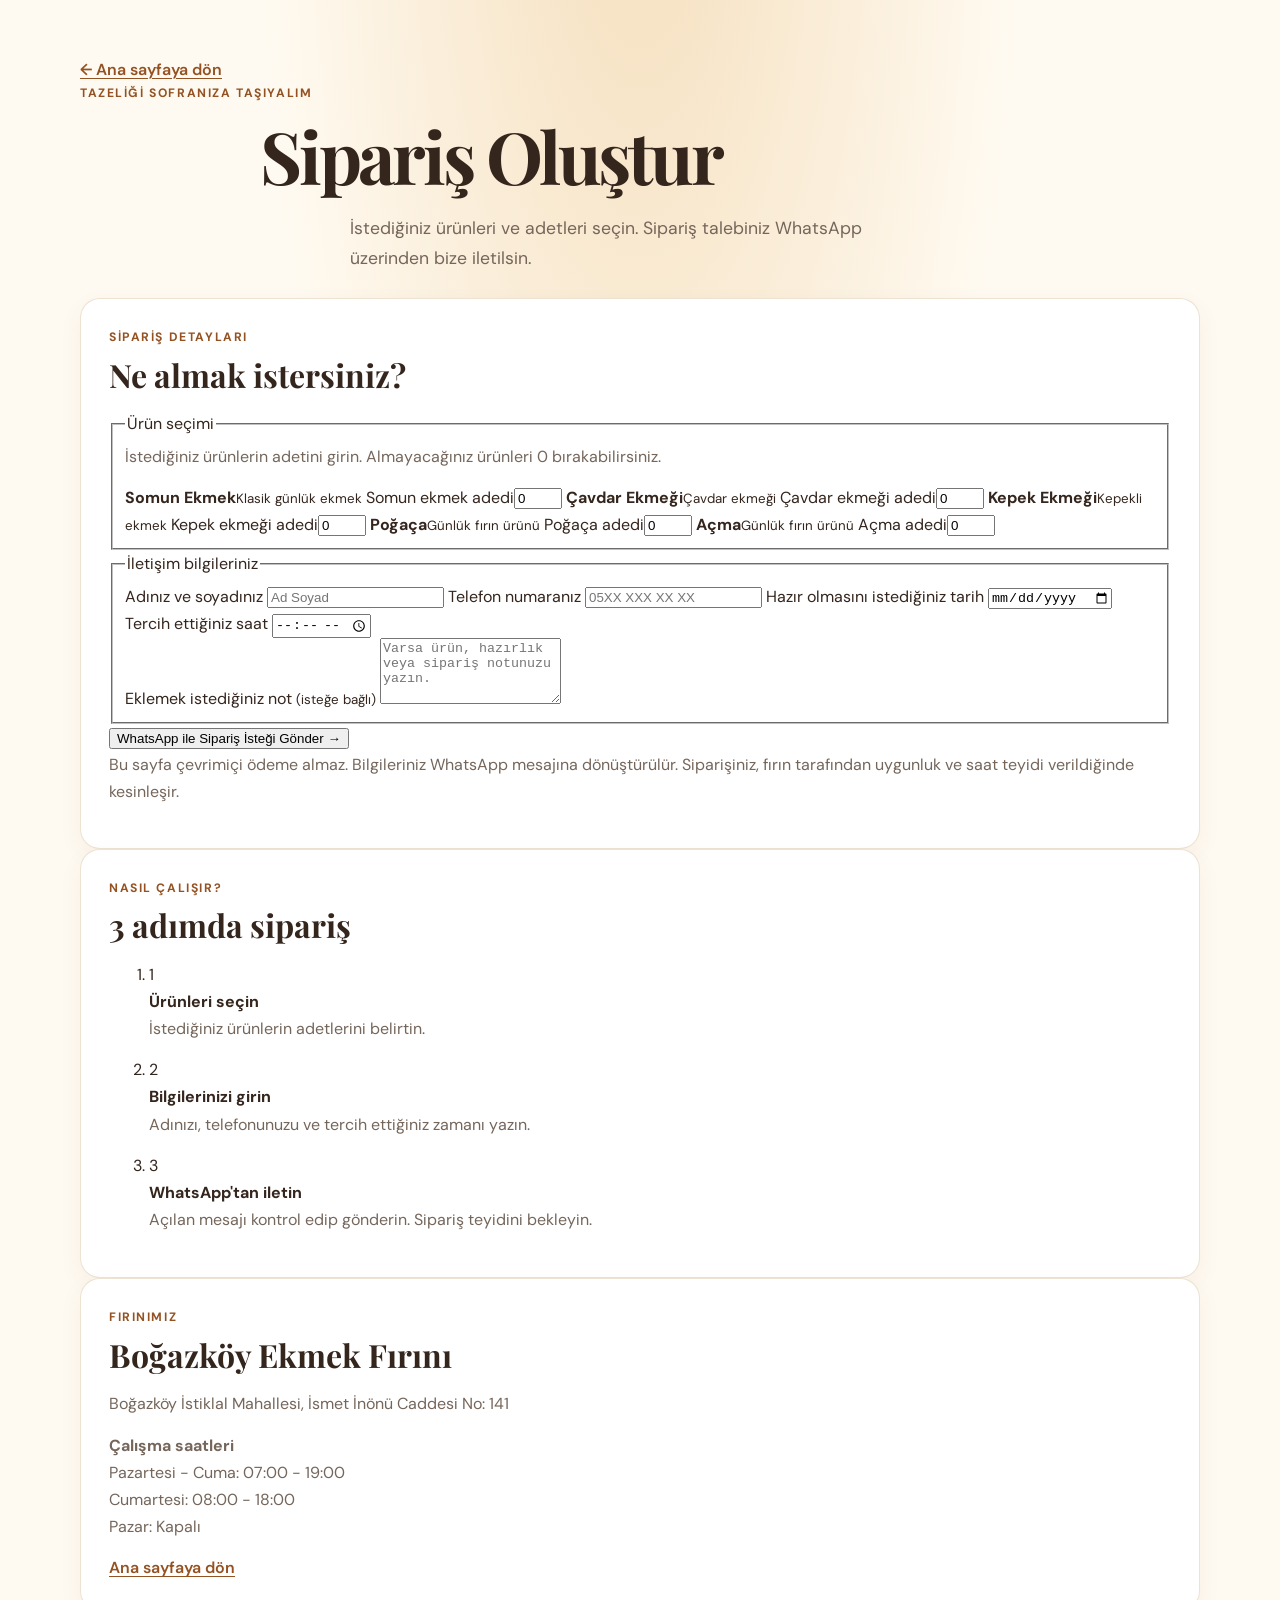
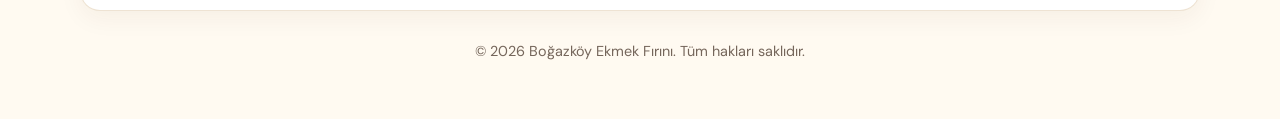
==== siparis.html @ 8bd51cbd "Add files via upload" ====
<!DOCTYPE html>
<html lang="tr">
<head>
    <meta charset="UTF-8">
    <meta name="viewport" content="width=device-width, initial-scale=1.0">
    <meta name="description" content="Boğazköy Ekmek Fırını için sipariş talebinizi oluşturun.">
    <meta name="theme-color" content="#fffaf1">
    <title>Sipariş Ver | Boğazköy Ekmek Fırını</title>
    <link rel="preconnect" href="https://fonts.googleapis.com">
    <link rel="preconnect" href="https://fonts.gstatic.com" crossorigin>
    <link href="https://fonts.googleapis.com/css2?family=DM+Sans:wght@400;500;600;700&family=Playfair+Display:wght@600;700&display=swap" rel="stylesheet">
    <link rel="stylesheet" href="styles.css">
</head>
<body>
    <a class="skip-link" href="#main-content">İçeriğe geç</a>

    <div class="site-shell">
        <header class="page-hero">
            <a class="back-link" href="index.html">← Ana sayfaya dön</a>
            <p class="hero-label">Tazeliği sofranıza taşıyalım</p>
            <h1>Sipariş Oluştur</h1>
            <p class="hero-intro">İstediğiniz ürünleri ve adetleri seçin. Sipariş talebiniz WhatsApp üzerinden bize iletilsin.</p>
        </header>

        <main id="main-content" class="order-layout">
            <section class="card order-form-card">
                <p class="section-kicker">Sipariş detayları</p>
                <h2>Ne almak istersiniz?</h2>

                <form id="orderForm" class="order-form">
                    <fieldset class="product-fieldset">
                        <legend>Ürün seçimi</legend>
                        <p class="form-help">İstediğiniz ürünlerin adetini girin. Almayacağınız ürünleri 0 bırakabilirsiniz.</p>

                        <div class="product-list">
                            <label class="product-row" for="somun">
                                <span><strong>Somun Ekmek</strong><small>Klasik günlük ekmek</small></span>
                                <span class="quantity-control"><span class="sr-only">Somun ekmek adedi</span><input id="somun" name="Somun Ekmek" type="number" min="0" max="99" value="0" inputmode="numeric"></span>
                            </label>
                            <label class="product-row" for="cavdar">
                                <span><strong>Çavdar Ekmeği</strong><small>Çavdar ekmeği</small></span>
                                <span class="quantity-control"><span class="sr-only">Çavdar ekmeği adedi</span><input id="cavdar" name="Çavdar Ekmeği" type="number" min="0" max="99" value="0" inputmode="numeric"></span>
                            </label>
                            <label class="product-row" for="kepek">
                                <span><strong>Kepek Ekmeği</strong><small>Kepekli ekmek</small></span>
                                <span class="quantity-control"><span class="sr-only">Kepek ekmeği adedi</span><input id="kepek" name="Kepek Ekmeği" type="number" min="0" max="99" value="0" inputmode="numeric"></span>
                            </label>
                            <label class="product-row" for="pogaca">
                                <span><strong>Poğaça</strong><small>Günlük fırın ürünü</small></span>
                                <span class="quantity-control"><span class="sr-only">Poğaça adedi</span><input id="pogaca" name="Poğaça" type="number" min="0" max="99" value="0" inputmode="numeric"></span>
                            </label>
                            <label class="product-row" for="acma">
                                <span><strong>Açma</strong><small>Günlük fırın ürünü</small></span>
                                <span class="quantity-control"><span class="sr-only">Açma adedi</span><input id="acma" name="Açma" type="number" min="0" max="99" value="0" inputmode="numeric"></span>
                            </label>
                        </div>
                    </fieldset>

                    <fieldset class="customer-fieldset">
                        <legend>İletişim bilgileriniz</legend>
                        <div class="form-grid">
                            <label class="field" for="customerName">
                                <span>Adınız ve soyadınız</span>
                                <input id="customerName" name="customerName" type="text" autocomplete="name" placeholder="Ad Soyad" required maxlength="80">
                            </label>
                            <label class="field" for="customerPhone">
                                <span>Telefon numaranız</span>
                                <input id="customerPhone" name="customerPhone" type="tel" autocomplete="tel" placeholder="05XX XXX XX XX" required maxlength="20">
                            </label>
                            <label class="field" for="pickupDate">
                                <span>Hazır olmasını istediğiniz tarih</span>
                                <input id="pickupDate" name="pickupDate" type="date" required>
                            </label>
                            <label class="field" for="pickupTime">
                                <span>Tercih ettiğiniz saat</span>
                                <input id="pickupTime" name="pickupTime" type="time" required>
                            </label>
                        </div>
                        <label class="field note-field" for="orderNote">
                            <span>Eklemek istediğiniz not <small>(isteğe bağlı)</small></span>
                            <textarea id="orderNote" name="orderNote" rows="4" maxlength="500" placeholder="Varsa ürün, hazırlık veya sipariş notunuzu yazın."></textarea>
                        </label>
                    </fieldset>

                    <button class="submit-order-button" type="submit">WhatsApp ile Sipariş İsteği Gönder <span aria-hidden="true">→</span></button>
                    <p class="form-disclaimer">Bu sayfa çevrimiçi ödeme almaz. Bilgileriniz WhatsApp mesajına dönüştürülür. Siparişiniz, fırın tarafından uygunluk ve saat teyidi verildiğinde kesinleşir.</p>
                </form>
            </section>

            <aside class="order-sidebar">
                <section class="card sidebar-card">
                    <p class="section-kicker">Nasıl çalışır?</p>
                    <h2>3 adımda sipariş</h2>
                    <ol class="steps-list">
                        <li><span>1</span><div><strong>Ürünleri seçin</strong><p>İstediğiniz ürünlerin adetlerini belirtin.</p></div></li>
                        <li><span>2</span><div><strong>Bilgilerinizi girin</strong><p>Adınızı, telefonunuzu ve tercih ettiğiniz zamanı yazın.</p></div></li>
                        <li><span>3</span><div><strong>WhatsApp'tan iletin</strong><p>Açılan mesajı kontrol edip gönderin. Sipariş teyidini bekleyin.</p></div></li>
                    </ol>
                </section>

                <section class="card sidebar-card address-card">
                    <p class="section-kicker">Fırınımız</p>
                    <h2>Boğazköy Ekmek Fırını</h2>
                    <p>Boğazköy İstiklal Mahallesi, İsmet İnönü Caddesi No: 141</p>
                    <p class="sidebar-hours"><strong>Çalışma saatleri</strong><br>Pazartesi - Cuma: 07:00 - 19:00<br>Cumartesi: 08:00 - 18:00<br>Pazar: Kapalı</p>
                    <a class="text-link" href="index.html#main-content">Ana sayfaya dön</a>
                </section>
            </aside>
        </main>

        <footer class="site-footer">
            <p>&copy; 2026 Boğazköy Ekmek Fırını. Tüm hakları saklıdır.</p>
        </footer>
    </div>

    <script>
        // WhatsApp işletme numarasını uluslararası formatta, + işareti ve boşluk olmadan yazın.
        // Örnek format: 905XXXXXXXXX (90 + 10 haneli telefon numarası)
        const WHATSAPP_NUMBER = "905XXXXXXXXX";

        const orderForm = document.getElementById("orderForm");
        const dateInput = document.getElementById("pickupDate");

        // Geçmiş tarihlerin seçilmesini önle.
        const today = new Date();
        const localToday = new Date(today.getTime() - today.getTimezoneOffset() * 60000)
            .toISOString()
            .split("T")[0];
        dateInput.min = localToday;

        orderForm.addEventListener("submit", (event) => {
            event.preventDefault();

            if (!orderForm.reportValidity()) return;

            if (!/^90\d{10}$/.test(WHATSAPP_NUMBER)) {
                alert("Sipariş almaya başlamadan önce siparis.html dosyasındaki WHATSAPP_NUMBER alanına işletmenin WhatsApp numarasını eklemelisin.");
                return;
            }

            const formData = new FormData(orderForm);
            const selectedProducts = [];

            ["Somun Ekmek", "Çavdar Ekmeği", "Kepek Ekmeği", "Poğaça", "Açma"].forEach((productName) => {
                const quantity = Number(formData.get(productName) || 0);
                if (quantity > 0) selectedProducts.push(`- ${productName}: ${quantity} adet`);
            });

            if (selectedProducts.length === 0) {
                alert("Lütfen en az bir ürün için adet girin.");
                return;
            }

            const dateParts = String(formData.get("pickupDate")).split("-");
            const formattedDate = `${dateParts[2]}.${dateParts[1]}.${dateParts[0]}`;
            const note = String(formData.get("orderNote") || "").trim();

            const message = [
                "Merhaba, Boğazköy Ekmek Fırını için sipariş talebim var.",
                "",
                `Ad Soyad: ${formData.get("customerName")}`,
                `Telefon: ${formData.get("customerPhone")}`,
                `Hazır olmasını istediğim tarih: ${formattedDate}`,
                `Tercih ettiğim saat: ${formData.get("pickupTime")}`,
                "",
                "Ürünler:",
                ...selectedProducts,
                note ? "" : null,
                note ? `Not: ${note}` : null
            ].filter((line) => line !== null).join("\n");

            const whatsappUrl = `https://wa.me/${WHATSAPP_NUMBER}?text=${encodeURIComponent(message)}`;
            const whatsappWindow = window.open(whatsappUrl, "_blank", "noopener,noreferrer");

            // Açılır pencere engellenirse aynı sekmede devam et.
            if (!whatsappWindow) window.location.href = whatsappUrl;
        });
    </script>
</body>
</html>
---- styles.css ----
:root {
    color-scheme: light;
    --ink: #34251d;
    --muted: #75665b;
    --cream: #fffaf1;
    --paper: #ffffff;
    --gold: #bd702e;
    --gold-dark: #945222;
    --line: #eadcc9;
    --soft-gold: #f7ead7;
    --shadow: 0 14px 36px rgb(75 47 24 / 9%);
    --card-shadow: 0 8px 24px rgb(75 47 24 / 5%);
}

* {
    box-sizing: border-box;
}

html {
    scroll-behavior: smooth;
}

body {
    min-width: 320px;
    margin: 0;
    padding: clamp(20px, 5vw, 56px) 20px;
    background:
        radial-gradient(ellipse at 50% -10%, #f5dfbd 0, transparent 42%),
        var(--cream);
    color: var(--ink);
    font-family: 'DM Sans', sans-serif;
    font-size: 16px;
    line-height: 1.7;
}

.site-shell {
    width: min(100%, 1120px);
    margin: 0 auto;
}

.skip-link {
    position: absolute;
    top: 12px;
    left: 12px;
    z-index: 10;
    padding: 9px 14px;
    border-radius: 8px;
    background: var(--ink);
    color: #fff;
    transform: translateY(-160%);
}

.skip-link:focus {
    transform: translateY(0);
}

h1,
h2 {
    margin: 0 0 14px;
    color: var(--ink);
    font-family: 'Playfair Display', Georgia, serif;
    line-height: 1.2;
}

h1 {
    max-width: 760px;
    margin: 0 auto 16px;
    font-size: clamp(2.35rem, 6.5vw, 4.5rem);
    letter-spacing: -0.045em;
}

h2 {
    font-size: clamp(1.55rem, 3vw, 2rem);
}

p {
    margin: 0 0 14px;
    color: var(--muted);
}

.hero {
    position: relative;
    overflow: hidden;
    padding: clamp(42px, 7vw, 76px) clamp(22px, 5vw, 56px);
    border: 1px solid rgb(234 220 201 / 75%);
    border-radius: 28px;
    background: linear-gradient(135deg, #fff 18%, #fff4e2 100%);
    box-shadow: var(--shadow);
    text-align: center;
}

.hero::before {
    position: absolute;
    top: 0;
    left: 50%;
    width: 76px;
    height: 5px;
    border-radius: 0 0 8px 8px;
    background: var(--gold);
    content: '';
    transform: translateX(-50%);
}

.hero-label,
.section-kicker {
    margin: 0 0 8px;
    color: var(--gold-dark);
    font-size: 0.76rem;
    font-weight: 700;
    letter-spacing: 0.13em;
    text-transform: uppercase;
}

.hero-intro {
    max-width: 580px;
    margin: 0 auto 24px;
    font-size: 1.1rem;
}

.hero-highlights {
    display: flex;
    flex-wrap: wrap;
    justify-content: center;
    gap: 10px;
    margin: 0 0 28px;
    padding: 0;
    list-style: none;
}

.hero-highlights li {
    padding: 8px 14px;
    border: 1px solid var(--line);
    border-radius: 999px;
    background: rgb(255 255 255 / 78%);
    color: var(--ink);
    font-size: 0.92rem;
}

.hero-details {
    display: flex;
    flex-wrap: wrap;
    justify-content: center;
    gap: 8px 32px;
    padding-top: 22px;
    border-top: 1px solid var(--line);
}

.hero-details p {
    margin: 0;
}

.hero-details span {
    margin-right: 7px;
    color: var(--ink);
    font-weight: 700;
}

main {
    display: block;
}

.info-grid {
    display: grid;
    grid-template-columns: repeat(3, minmax(0, 1fr));
    align-items: stretch;
    gap: 20px;
    margin-top: 24px;
}

.card {
    min-width: 0;
    padding: 28px;
    border: 1px solid rgb(234 220 201 / 80%);
    border-radius: 20px;
    background: var(--paper);
    box-shadow: var(--card-shadow);
}

.info-grid .card {
    min-height: 220px;
}

.card h2 {
    margin-bottom: 16px;
}

.contact-card p:last-child,
.about-section p:last-child {
    margin-bottom: 0;
}

a {
    color: var(--gold-dark);
    font-weight: 600;
    text-decoration-thickness: 1px;
    text-underline-offset: 3px;
    overflow-wrap: anywhere;
}

a:hover {
    color: var(--gold);
}

.hours-list,
.menu-list {
    margin: 0;
    padding: 0;
    list-style: none;
}

.hours-list li,
.menu-list li {
    display: flex;
    justify-content: space-between;
    gap: 12px;
    padding: 7px 0;
    border-bottom: 1px dashed var(--line);
    color: var(--muted);
    font-size: 0.94rem;
}

.hours-list li:first-child,
.menu-list li:first-child {
    padding-top: 0;
}

.hours-list li:last-child,
.menu-list li:last-child {
    padding-bottom: 0;
    border-bottom: 0;
}

.hours-list strong,
.menu-list strong {
    flex-shrink: 0;
    color: var(--ink);
    font-weight: 700;
}

.order-area {
    display: flex;
    justify-content: center;
    margin: 28px 0;
}

.order-button {
    display: inline-flex;
    align-items: center;
    justify-content: center;
    gap: 12px;
    min-height: 50px;
    padding: 12px 28px;
    border-radius: 999px;
    background: var(--gold);
    box-shadow: 0 8px 18px rgb(189 112 46 / 25%);
    color: #fff;
    text-decoration: none;
    transition: background 160ms ease, transform 160ms ease, box-shadow 160ms ease;
}

.order-button:hover {
    background: var(--gold-dark);
    box-shadow: 0 10px 22px rgb(148 82 34 / 25%);
    color: #fff;
    transform: translateY(-2px);
}

.order-button span {
    font-size: 1.2rem;
    line-height: 1;
}

.about-section,
.gallery-section,
.map-section {
    margin-top: 24px;
}

.about-section p:last-child {
    max-width: 780px;
}

.gallery-section {
    padding-bottom: 30px;
}

.gallery-grid {
    display: grid;
    grid-template-columns: repeat(3, minmax(0, 1fr));
    gap: 14px;
}

.gallery-grid img {
    display: block;
    width: 100%;
    height: 230px;
    border-radius: 14px;
    background: var(--soft-gold);
    object-fit: cover;
}

.map-frame {
    overflow: hidden;
    border-radius: 14px;
    background: var(--soft-gold);
}

.map-frame iframe {
    display: block;
    width: 100%;
    min-height: 360px;
    border: 0;
}

.site-footer {
    padding: 28px 12px 0;
    text-align: center;
}

.site-footer p {
    margin: 0;
    font-size: 0.9rem;
}

:focus-visible {
    outline: 3px solid #d99a5c;
    outline-offset: 4px;
}

@media (max-width: 850px) {
    .info-grid {
        grid-template-columns: repeat(2, minmax(0, 1fr));
    }

    .menu-card {
        grid-column: 1 / -1;
        min-height: auto !important;
    }

    .menu-list {
        display: grid;
        grid-template-columns: repeat(2, minmax(0, 1fr));
        column-gap: 24px;
    }
}

@media (max-width: 600px) {
    body {
        padding: 16px 12px;
    }

    .hero {
        padding: 50px 20px 30px;
        border-radius: 22px;
    }

    .hero-details {
        flex-direction: column;
        gap: 8px;
    }

    .info-grid {
        grid-template-columns: 1fr;
        gap: 14px;
        margin-top: 14px;
    }

    .info-grid .card,
    .menu-card {
        grid-column: auto;
        min-height: 0 !important;
    }

    .card {
        padding: 24px 20px;
        border-radius: 17px;
    }

    .menu-list {
        display: block;
    }

    .about-section,
    .gallery-section,
    .map-section {
        margin-top: 14px;
    }

    .gallery-grid {
        grid-template-columns: 1fr;
    }

    .gallery-grid img {
        height: 220px;
    }

    .map-frame iframe {
        min-height: 280px;
    }
}

@media (prefers-reduced-motion: reduce) {
    html {
        scroll-behavior: auto;
    }

    *,
    *::before,
    *::after {
        transition-duration: 0.01ms !important;
    }
}
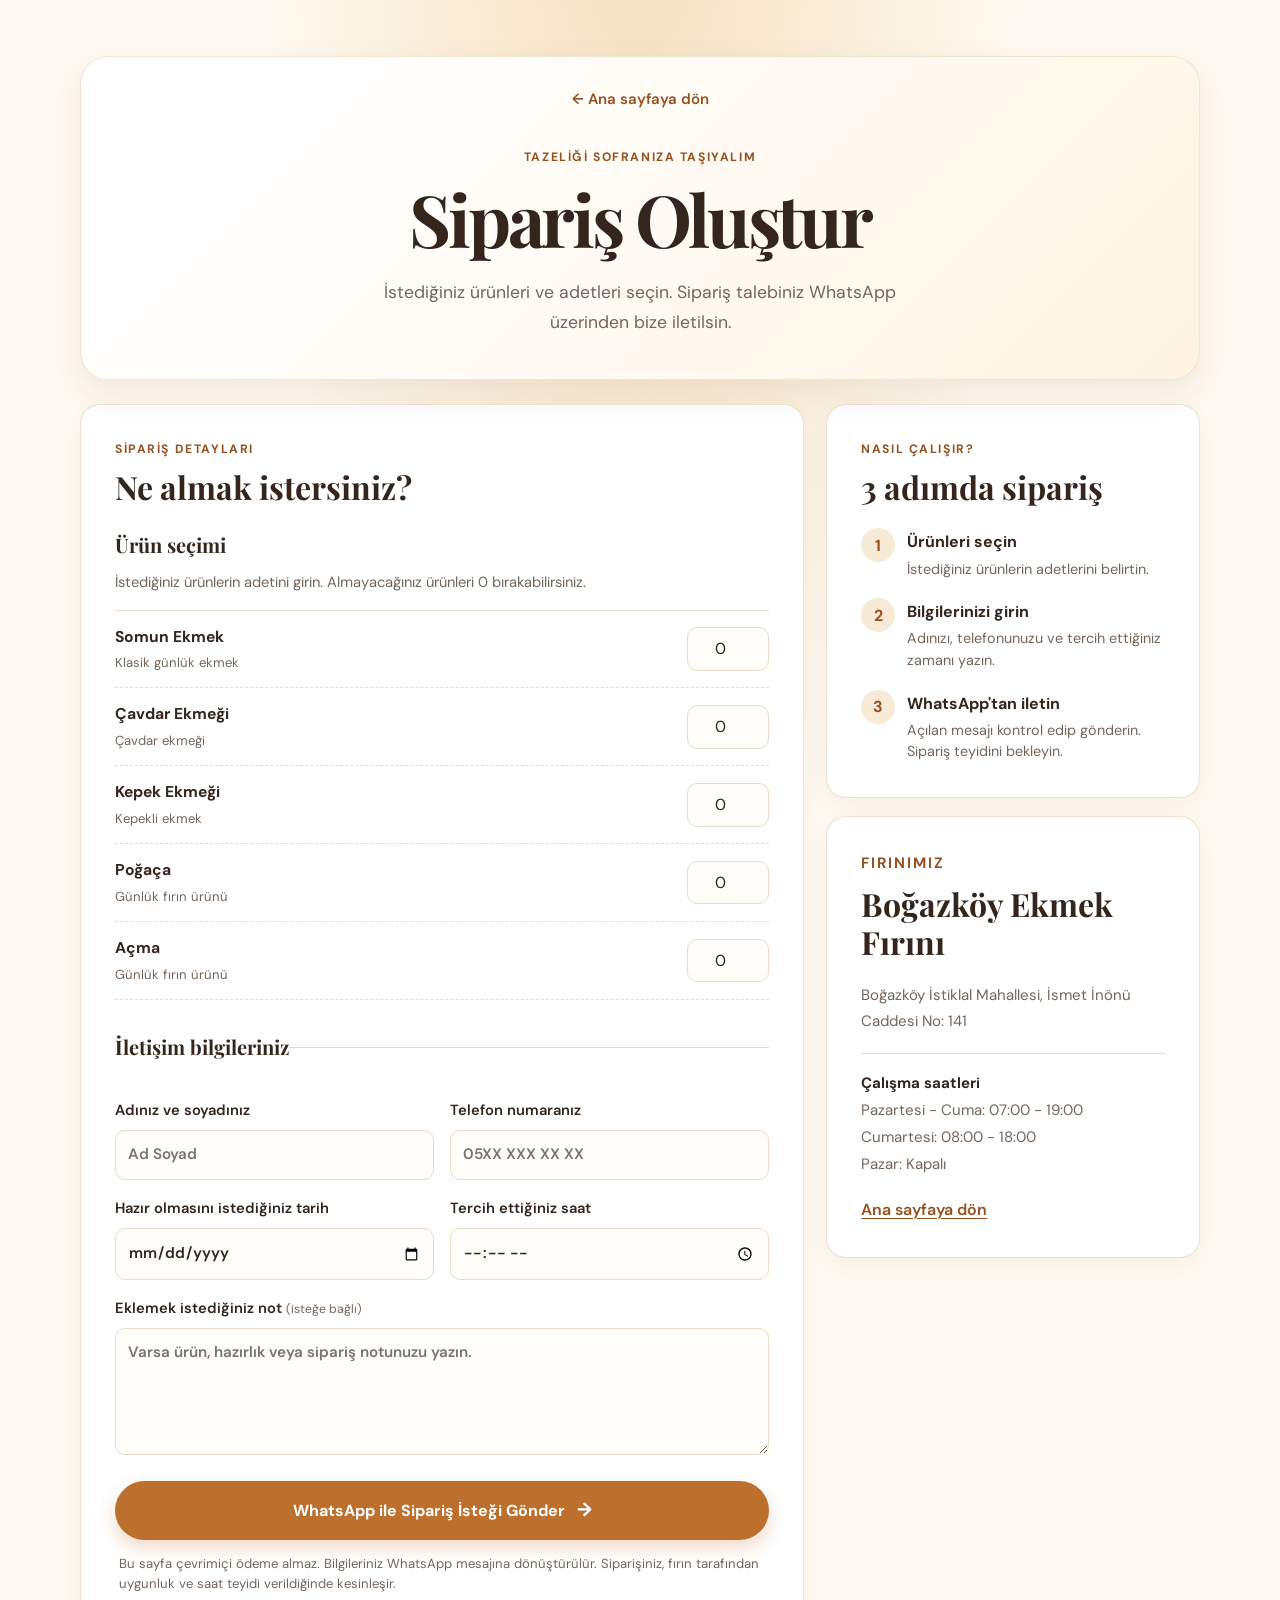
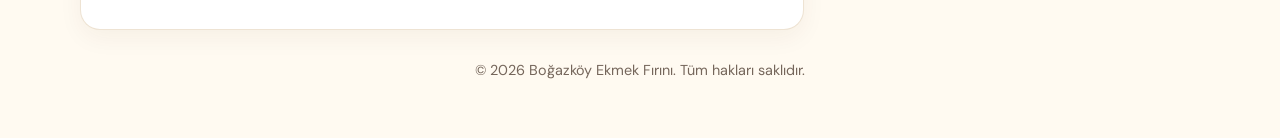
==== commit d9fd077b: "Update WhatsApp number in siparis.html" ====
--- a/siparis.html
+++ b/siparis.html
@@ -116,7 +116,7 @@
     <script>
         // WhatsApp işletme numarasını uluslararası formatta, + işareti ve boşluk olmadan yazın.
         // Örnek format: 905XXXXXXXXX (90 + 10 haneli telefon numarası)
-        const WHATSAPP_NUMBER = "905XXXXXXXXX";
+        const WHATSAPP_NUMBER = "905413845980";
 
         const orderForm = document.getElementById("orderForm");
         const dateInput = document.getElementById("pickupDate");
--- a/styles.css
+++ b/styles.css
@@ -410,3 +410,331 @@
         transition-duration: 0.01ms !important;
     }
 }
+
+/* Sipariş sayfası */
+.page-hero {
+    position: relative;
+    padding: 28px clamp(22px, 5vw, 56px) 42px;
+    border: 1px solid rgb(234 220 201 / 75%);
+    border-radius: 28px;
+    background: linear-gradient(135deg, #fff 18%, #fff4e2 100%);
+    box-shadow: var(--shadow);
+    text-align: center;
+}
+
+.back-link {
+    display: inline-block;
+    margin-bottom: 34px;
+    color: var(--gold-dark);
+    font-size: 0.94rem;
+    text-decoration: none;
+}
+
+.back-link:hover,
+.text-link:hover {
+    text-decoration: underline;
+}
+
+.page-hero .hero-intro {
+    margin-bottom: 0;
+}
+
+.order-layout {
+    display: grid;
+    grid-template-columns: minmax(0, 1.55fr) minmax(260px, 0.8fr);
+    align-items: start;
+    gap: 22px;
+    margin-top: 24px;
+}
+
+.order-form-card,
+.sidebar-card {
+    padding: clamp(22px, 3.5vw, 34px);
+}
+
+.order-form-card h2,
+.sidebar-card h2 {
+    margin-bottom: 22px;
+}
+
+.order-form fieldset {
+    min-width: 0;
+    margin: 0;
+    padding: 0;
+    border: 0;
+}
+
+.order-form fieldset + fieldset {
+    margin-top: 30px;
+    padding-top: 26px;
+    border-top: 1px solid var(--line);
+}
+
+.order-form legend {
+    margin-bottom: 8px;
+    padding: 0;
+    color: var(--ink);
+    font-family: 'Playfair Display', Georgia, serif;
+    font-size: 1.25rem;
+    font-weight: 700;
+}
+
+.form-help {
+    margin-bottom: 14px;
+    font-size: 0.92rem;
+}
+
+.product-list {
+    border-top: 1px solid var(--line);
+}
+
+.product-row {
+    display: flex;
+    align-items: center;
+    justify-content: space-between;
+    gap: 18px;
+    padding: 13px 0;
+    border-bottom: 1px dashed var(--line);
+    cursor: pointer;
+}
+
+.product-row > span:first-child {
+    display: grid;
+    gap: 2px;
+}
+
+.product-row strong {
+    color: var(--ink);
+    font-size: 0.98rem;
+}
+
+.product-row small {
+    color: var(--muted);
+    font-size: 0.82rem;
+}
+
+.quantity-control input {
+    width: 82px;
+    min-height: 42px;
+    padding: 7px 10px;
+    border: 1px solid var(--line);
+    border-radius: 10px;
+    background: #fffdf9;
+    color: var(--ink);
+    font: inherit;
+    text-align: center;
+}
+
+.form-grid {
+    display: grid;
+    grid-template-columns: repeat(2, minmax(0, 1fr));
+    gap: 16px;
+}
+
+.field {
+    display: grid;
+    gap: 7px;
+    color: var(--ink);
+    font-size: 0.92rem;
+    font-weight: 600;
+}
+
+.field > span small {
+    color: var(--muted);
+    font-weight: 400;
+}
+
+.field input,
+.field textarea {
+    width: 100%;
+    min-width: 0;
+    padding: 11px 12px;
+    border: 1px solid var(--line);
+    border-radius: 10px;
+    background: #fffdf9;
+    color: var(--ink);
+    font: inherit;
+    font-size: 0.95rem;
+}
+
+.field input {
+    min-height: 46px;
+}
+
+.field textarea {
+    min-height: 112px;
+    resize: vertical;
+}
+
+.field input:focus,
+.field textarea:focus,
+.quantity-control input:focus {
+    border-color: var(--gold);
+    outline: 3px solid rgb(189 112 46 / 15%);
+}
+
+.note-field {
+    margin-top: 16px;
+}
+
+.submit-order-button {
+    display: flex;
+    align-items: center;
+    justify-content: center;
+    gap: 12px;
+    width: 100%;
+    min-height: 54px;
+    margin-top: 26px;
+    padding: 13px 20px;
+    border: 0;
+    border-radius: 999px;
+    background: var(--gold);
+    box-shadow: 0 8px 18px rgb(189 112 46 / 25%);
+    color: #fff;
+    font: inherit;
+    font-weight: 700;
+    cursor: pointer;
+    transition: background 160ms ease, transform 160ms ease;
+}
+
+.submit-order-button:hover {
+    background: var(--gold-dark);
+    transform: translateY(-2px);
+}
+
+.submit-order-button span {
+    font-size: 1.2rem;
+}
+
+.form-disclaimer {
+    margin: 14px 4px 0;
+    font-size: 0.82rem;
+    line-height: 1.55;
+}
+
+.order-sidebar {
+    display: grid;
+    gap: 18px;
+}
+
+.steps-list {
+    display: grid;
+    gap: 18px;
+    margin: 0;
+    padding: 0;
+    list-style: none;
+}
+
+.steps-list li {
+    display: grid;
+    grid-template-columns: 34px 1fr;
+    align-items: start;
+    gap: 12px;
+}
+
+.steps-list li > span {
+    display: grid;
+    width: 34px;
+    height: 34px;
+    place-items: center;
+    border-radius: 50%;
+    background: var(--soft-gold);
+    color: var(--gold-dark);
+    font-weight: 700;
+}
+
+.steps-list strong {
+    color: var(--ink);
+}
+
+.steps-list p {
+    margin: 3px 0 0;
+    font-size: 0.9rem;
+    line-height: 1.5;
+}
+
+.address-card p {
+    font-size: 0.94rem;
+}
+
+.address-card .sidebar-hours {
+    margin-top: 18px;
+    padding-top: 16px;
+    border-top: 1px solid var(--line);
+    line-height: 1.8;
+}
+
+.address-card .sidebar-hours strong {
+    color: var(--ink);
+}
+
+.text-link {
+    display: inline-block;
+    margin-top: 4px;
+}
+
+.sr-only {
+    position: absolute;
+    overflow: hidden;
+    width: 1px;
+    height: 1px;
+    padding: 0;
+    border: 0;
+    clip: rect(0, 0, 0, 0);
+    white-space: nowrap;
+    clip-path: inset(50%);
+}
+
+@media (max-width: 850px) {
+    .order-layout {
+        grid-template-columns: 1fr;
+    }
+
+    .order-sidebar {
+        grid-template-columns: repeat(2, minmax(0, 1fr));
+    }
+}
+
+@media (max-width: 600px) {
+    .page-hero {
+        padding: 22px 20px 32px;
+        border-radius: 22px;
+    }
+
+    .back-link {
+        margin-bottom: 28px;
+    }
+
+    .order-layout {
+        gap: 14px;
+        margin-top: 14px;
+    }
+
+    .order-form-card,
+    .sidebar-card {
+        padding: 24px 20px;
+    }
+
+    .form-grid,
+    .order-sidebar {
+        grid-template-columns: 1fr;
+    }
+
+    .product-row {
+        gap: 10px;
+    }
+
+    .quantity-control input {
+        width: 72px;
+    }
+
+    .submit-order-button {
+        border-radius: 16px;
+    }
+}
+
+
+.menu-note {
+    margin: 12px 0 0;
+    font-size: 0.83rem;
+}
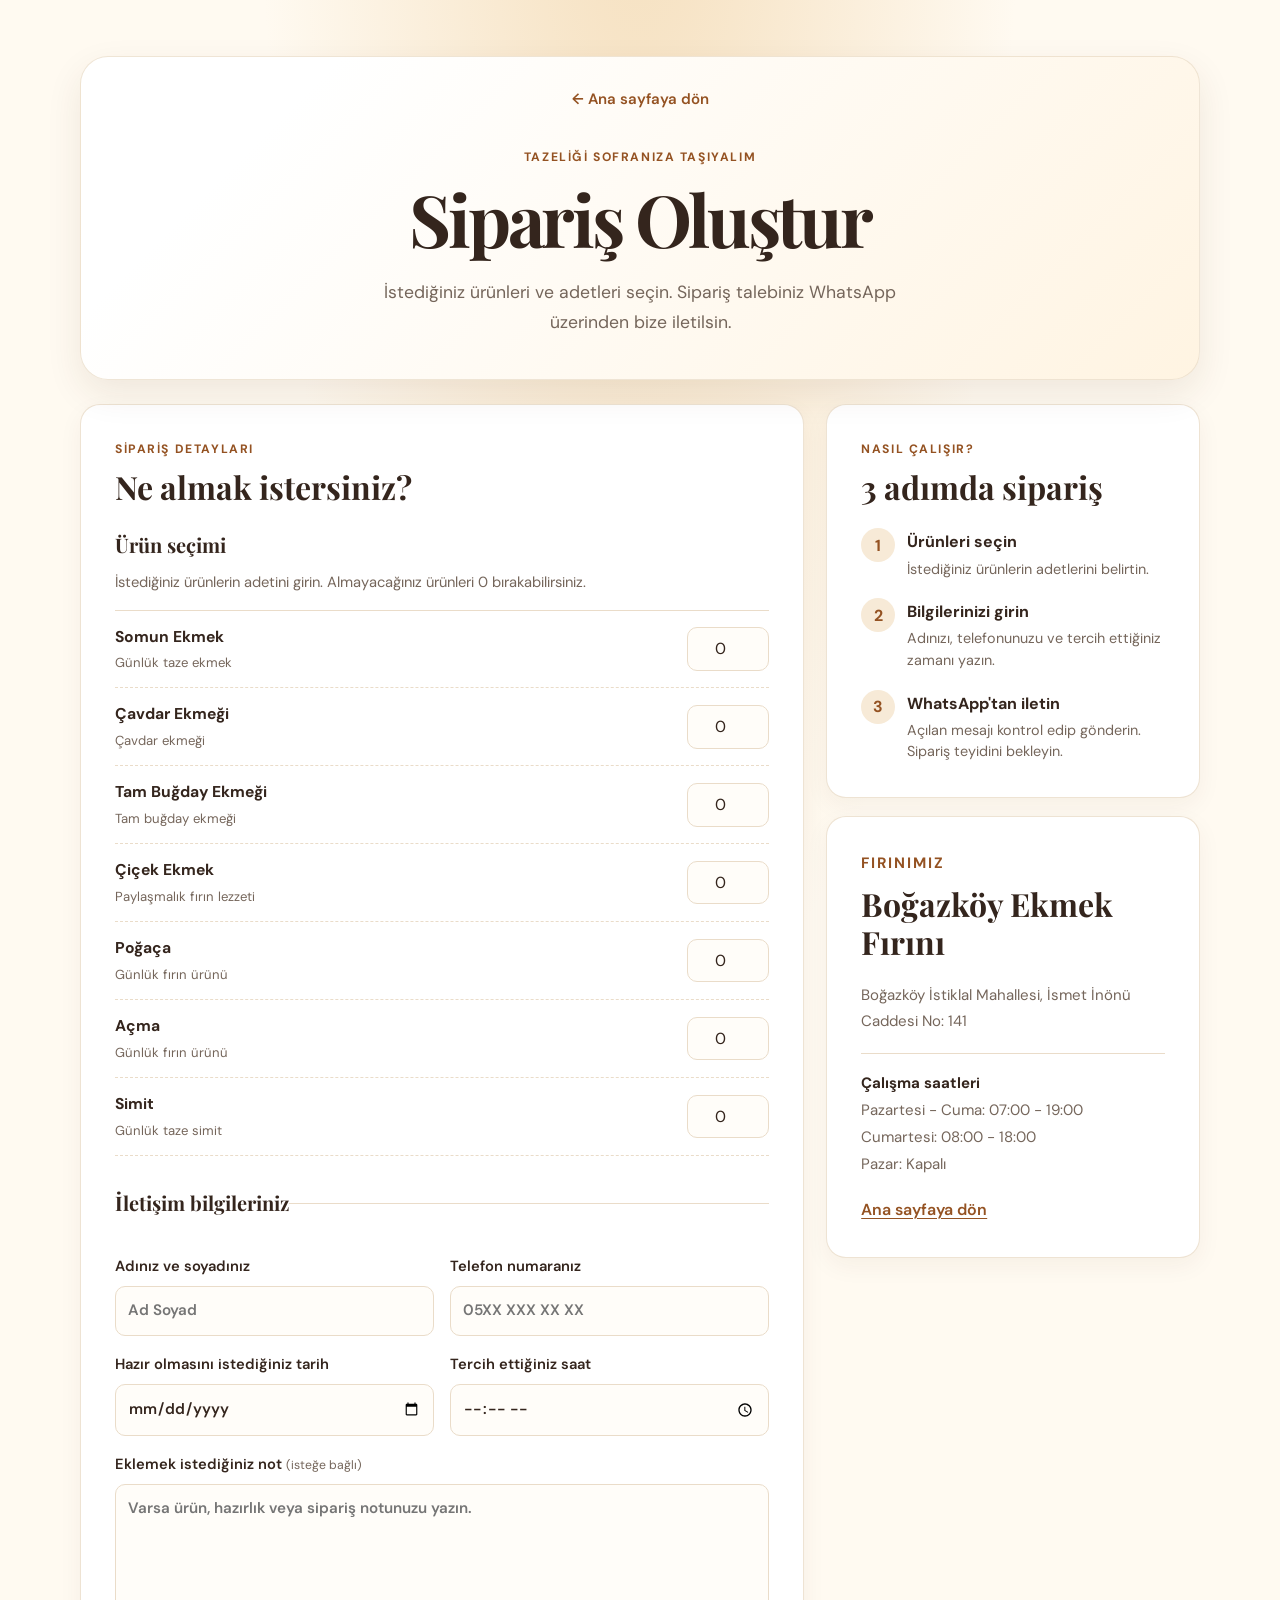
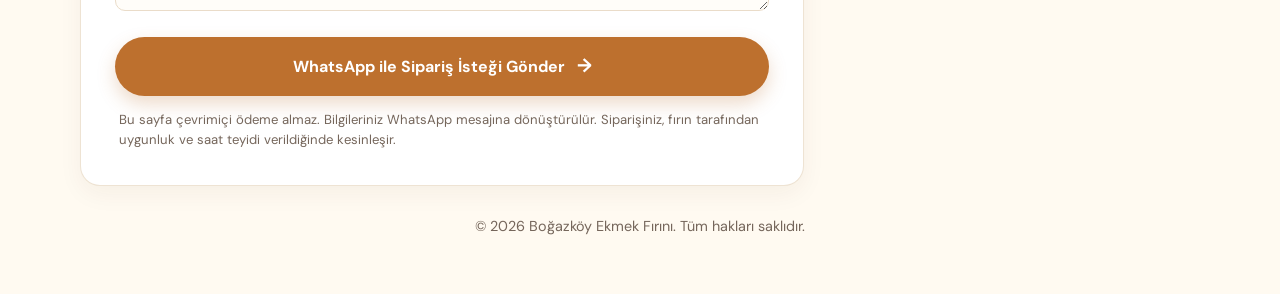
==== commit ff330272: "Refactor siparis.html for improved structure and clarity" ====
--- a/siparis.html
+++ b/siparis.html
@@ -6,175 +6,443 @@
     <meta name="description" content="Boğazköy Ekmek Fırını için sipariş talebinizi oluşturun.">
     <meta name="theme-color" content="#fffaf1">
     <title>Sipariş Ver | Boğazköy Ekmek Fırını</title>
+
     <link rel="preconnect" href="https://fonts.googleapis.com">
     <link rel="preconnect" href="https://fonts.gstatic.com" crossorigin>
+
     <link href="https://fonts.googleapis.com/css2?family=DM+Sans:wght@400;500;600;700&family=Playfair+Display:wght@600;700&display=swap" rel="stylesheet">
+
     <link rel="stylesheet" href="styles.css">
 </head>
+
 <body>
-    <a class="skip-link" href="#main-content">İçeriğe geç</a>
-
-    <div class="site-shell">
-        <header class="page-hero">
-            <a class="back-link" href="index.html">← Ana sayfaya dön</a>
-            <p class="hero-label">Tazeliği sofranıza taşıyalım</p>
-            <h1>Sipariş Oluştur</h1>
-            <p class="hero-intro">İstediğiniz ürünleri ve adetleri seçin. Sipariş talebiniz WhatsApp üzerinden bize iletilsin.</p>
-        </header>
-
-        <main id="main-content" class="order-layout">
-            <section class="card order-form-card">
-                <p class="section-kicker">Sipariş detayları</p>
-                <h2>Ne almak istersiniz?</h2>
-
-                <form id="orderForm" class="order-form">
-                    <fieldset class="product-fieldset">
-                        <legend>Ürün seçimi</legend>
-                        <p class="form-help">İstediğiniz ürünlerin adetini girin. Almayacağınız ürünleri 0 bırakabilirsiniz.</p>
-
-                        <div class="product-list">
-                            <label class="product-row" for="somun">
-                                <span><strong>Somun Ekmek</strong><small>Klasik günlük ekmek</small></span>
-                                <span class="quantity-control"><span class="sr-only">Somun ekmek adedi</span><input id="somun" name="Somun Ekmek" type="number" min="0" max="99" value="0" inputmode="numeric"></span>
-                            </label>
-                            <label class="product-row" for="cavdar">
-                                <span><strong>Çavdar Ekmeği</strong><small>Çavdar ekmeği</small></span>
-                                <span class="quantity-control"><span class="sr-only">Çavdar ekmeği adedi</span><input id="cavdar" name="Çavdar Ekmeği" type="number" min="0" max="99" value="0" inputmode="numeric"></span>
-                            </label>
-                            <label class="product-row" for="kepek">
-                                <span><strong>Kepek Ekmeği</strong><small>Kepekli ekmek</small></span>
-                                <span class="quantity-control"><span class="sr-only">Kepek ekmeği adedi</span><input id="kepek" name="Kepek Ekmeği" type="number" min="0" max="99" value="0" inputmode="numeric"></span>
-                            </label>
-                            <label class="product-row" for="pogaca">
-                                <span><strong>Poğaça</strong><small>Günlük fırın ürünü</small></span>
-                                <span class="quantity-control"><span class="sr-only">Poğaça adedi</span><input id="pogaca" name="Poğaça" type="number" min="0" max="99" value="0" inputmode="numeric"></span>
-                            </label>
-                            <label class="product-row" for="acma">
-                                <span><strong>Açma</strong><small>Günlük fırın ürünü</small></span>
-                                <span class="quantity-control"><span class="sr-only">Açma adedi</span><input id="acma" name="Açma" type="number" min="0" max="99" value="0" inputmode="numeric"></span>
-                            </label>
+
+<a class="skip-link" href="#main-content">İçeriğe geç</a>
+
+<div class="site-shell">
+
+    <header class="page-hero">
+
+        <a class="back-link" href="index.html">← Ana sayfaya dön</a>
+
+        <p class="hero-label">Tazeliği sofranıza taşıyalım</p>
+
+        <h1>Sipariş Oluştur</h1>
+
+        <p class="hero-intro">
+            İstediğiniz ürünleri ve adetleri seçin.
+            Sipariş talebiniz WhatsApp üzerinden bize iletilsin.
+        </p>
+
+    </header>
+
+
+    <main id="main-content" class="order-layout">
+
+        <section class="card order-form-card">
+
+            <p class="section-kicker">Sipariş detayları</p>
+
+            <h2>Ne almak istersiniz?</h2>
+
+
+            <form id="orderForm" class="order-form">
+
+                <fieldset class="product-fieldset">
+
+                    <legend>Ürün seçimi</legend>
+
+                    <p class="form-help">
+                        İstediğiniz ürünlerin adetini girin.
+                        Almayacağınız ürünleri 0 bırakabilirsiniz.
+                    </p>
+
+
+                    <div class="product-list">
+
+                        <label class="product-row" for="somun">
+                            <span>
+                                <strong>Somun Ekmek</strong>
+                                <small>Günlük taze ekmek</small>
+                            </span>
+
+                            <span class="quantity-control">
+                                <span class="sr-only">Somun ekmek adedi</span>
+                                <input id="somun" name="Somun Ekmek" type="number" min="0" max="99" value="0" inputmode="numeric">
+                            </span>
+                        </label>
+
+
+                        <label class="product-row" for="cavdar">
+                            <span>
+                                <strong>Çavdar Ekmeği</strong>
+                                <small>Çavdar ekmeği</small>
+                            </span>
+
+                            <span class="quantity-control">
+                                <span class="sr-only">Çavdar ekmeği adedi</span>
+                                <input id="cavdar" name="Çavdar Ekmeği" type="number" min="0" max="99" value="0" inputmode="numeric">
+                            </span>
+                        </label>
+
+
+                        <label class="product-row" for="tam-bugday">
+                            <span>
+                                <strong>Tam Buğday Ekmeği</strong>
+                                <small>Tam buğday ekmeği</small>
+                            </span>
+
+                            <span class="quantity-control">
+                                <span class="sr-only">Tam buğday ekmeği adedi</span>
+                                <input id="tam-bugday" name="Tam Buğday Ekmeği" type="number" min="0" max="99" value="0" inputmode="numeric">
+                            </span>
+                        </label>
+
+
+                        <label class="product-row" for="cicek">
+                            <span>
+                                <strong>Çiçek Ekmek</strong>
+                                <small>Paylaşmalık fırın lezzeti</small>
+                            </span>
+
+                            <span class="quantity-control">
+                                <span class="sr-only">Çiçek ekmek adedi</span>
+                                <input id="cicek" name="Çiçek Ekmek" type="number" min="0" max="99" value="0" inputmode="numeric">
+                            </span>
+                        </label>
+
+
+                        <label class="product-row" for="pogaca">
+                            <span>
+                                <strong>Poğaça</strong>
+                                <small>Günlük fırın ürünü</small>
+                            </span>
+
+                            <span class="quantity-control">
+                                <span class="sr-only">Poğaça adedi</span>
+                                <input id="pogaca" name="Poğaça" type="number" min="0" max="99" value="0" inputmode="numeric">
+                            </span>
+                        </label>
+
+
+                        <label class="product-row" for="acma">
+                            <span>
+                                <strong>Açma</strong>
+                                <small>Günlük fırın ürünü</small>
+                            </span>
+
+                            <span class="quantity-control">
+                                <span class="sr-only">Açma adedi</span>
+                                <input id="acma" name="Açma" type="number" min="0" max="99" value="0" inputmode="numeric">
+                            </span>
+                        </label>
+
+
+                        <label class="product-row" for="simit">
+                            <span>
+                                <strong>Simit</strong>
+                                <small>Günlük taze simit</small>
+                            </span>
+
+                            <span class="quantity-control">
+                                <span class="sr-only">Simit adedi</span>
+                                <input id="simit" name="Simit" type="number" min="0" max="99" value="0" inputmode="numeric">
+                            </span>
+                        </label>
+
+                    </div>
+
+                </fieldset>
+
+
+                <fieldset class="customer-fieldset">
+
+                    <legend>İletişim bilgileriniz</legend>
+
+                    <div class="form-grid">
+
+                        <label class="field" for="customerName">
+                            <span>Adınız ve soyadınız</span>
+                            <input id="customerName" name="customerName" type="text" autocomplete="name" placeholder="Ad Soyad" required maxlength="80">
+                        </label>
+
+
+                        <label class="field" for="customerPhone">
+                            <span>Telefon numaranız</span>
+                            <input id="customerPhone" name="customerPhone" type="tel" autocomplete="tel" placeholder="05XX XXX XX XX" required maxlength="20">
+                        </label>
+
+
+                        <label class="field" for="pickupDate">
+                            <span>Hazır olmasını istediğiniz tarih</span>
+                            <input id="pickupDate" name="pickupDate" type="date" required>
+                        </label>
+
+
+                        <label class="field" for="pickupTime">
+                            <span>Tercih ettiğiniz saat</span>
+                            <input id="pickupTime" name="pickupTime" type="time" required>
+                        </label>
+
+                    </div>
+
+
+                    <label class="field note-field" for="orderNote">
+
+                        <span>
+                            Eklemek istediğiniz not
+                            <small>(isteğe bağlı)</small>
+                        </span>
+
+                        <textarea id="orderNote" name="orderNote" rows="4" maxlength="500" placeholder="Varsa ürün, hazırlık veya sipariş notunuzu yazın."></textarea>
+
+                    </label>
+
+                </fieldset>
+
+
+                <button class="submit-order-button" type="submit">
+                    WhatsApp ile Sipariş İsteği Gönder
+                    <span aria-hidden="true">→</span>
+                </button>
+
+
+                <p class="form-disclaimer">
+                    Bu sayfa çevrimiçi ödeme almaz.
+                    Bilgileriniz WhatsApp mesajına dönüştürülür.
+                    Siparişiniz, fırın tarafından uygunluk ve saat teyidi verildiğinde kesinleşir.
+                </p>
+
+            </form>
+
+        </section>
+
+
+
+        <aside class="order-sidebar">
+
+            <section class="card sidebar-card">
+
+                <p class="section-kicker">Nasıl çalışır?</p>
+
+                <h2>3 adımda sipariş</h2>
+
+                <ol class="steps-list">
+
+                    <li>
+                        <span>1</span>
+                        <div>
+                            <strong>Ürünleri seçin</strong>
+                            <p>İstediğiniz ürünlerin adetlerini belirtin.</p>
                         </div>
-                    </fieldset>
-
-                    <fieldset class="customer-fieldset">
-                        <legend>İletişim bilgileriniz</legend>
-                        <div class="form-grid">
-                            <label class="field" for="customerName">
-                                <span>Adınız ve soyadınız</span>
-                                <input id="customerName" name="customerName" type="text" autocomplete="name" placeholder="Ad Soyad" required maxlength="80">
-                            </label>
-                            <label class="field" for="customerPhone">
-                                <span>Telefon numaranız</span>
-                                <input id="customerPhone" name="customerPhone" type="tel" autocomplete="tel" placeholder="05XX XXX XX XX" required maxlength="20">
-                            </label>
-                            <label class="field" for="pickupDate">
-                                <span>Hazır olmasını istediğiniz tarih</span>
-                                <input id="pickupDate" name="pickupDate" type="date" required>
-                            </label>
-                            <label class="field" for="pickupTime">
-                                <span>Tercih ettiğiniz saat</span>
-                                <input id="pickupTime" name="pickupTime" type="time" required>
-                            </label>
+                    </li>
+
+                    <li>
+                        <span>2</span>
+                        <div>
+                            <strong>Bilgilerinizi girin</strong>
+                            <p>Adınızı, telefonunuzu ve tercih ettiğiniz zamanı yazın.</p>
                         </div>
-                        <label class="field note-field" for="orderNote">
-                            <span>Eklemek istediğiniz not <small>(isteğe bağlı)</small></span>
-                            <textarea id="orderNote" name="orderNote" rows="4" maxlength="500" placeholder="Varsa ürün, hazırlık veya sipariş notunuzu yazın."></textarea>
-                        </label>
-                    </fieldset>
-
-                    <button class="submit-order-button" type="submit">WhatsApp ile Sipariş İsteği Gönder <span aria-hidden="true">→</span></button>
-                    <p class="form-disclaimer">Bu sayfa çevrimiçi ödeme almaz. Bilgileriniz WhatsApp mesajına dönüştürülür. Siparişiniz, fırın tarafından uygunluk ve saat teyidi verildiğinde kesinleşir.</p>
-                </form>
+                    </li>
+
+                    <li>
+                        <span>3</span>
+                        <div>
+                            <strong>WhatsApp'tan iletin</strong>
+                            <p>Açılan mesajı kontrol edip gönderin. Sipariş teyidini bekleyin.</p>
+                        </div>
+                    </li>
+
+                </ol>
+
             </section>
 
-            <aside class="order-sidebar">
-                <section class="card sidebar-card">
-                    <p class="section-kicker">Nasıl çalışır?</p>
-                    <h2>3 adımda sipariş</h2>
-                    <ol class="steps-list">
-                        <li><span>1</span><div><strong>Ürünleri seçin</strong><p>İstediğiniz ürünlerin adetlerini belirtin.</p></div></li>
-                        <li><span>2</span><div><strong>Bilgilerinizi girin</strong><p>Adınızı, telefonunuzu ve tercih ettiğiniz zamanı yazın.</p></div></li>
-                        <li><span>3</span><div><strong>WhatsApp'tan iletin</strong><p>Açılan mesajı kontrol edip gönderin. Sipariş teyidini bekleyin.</p></div></li>
-                    </ol>
-                </section>
-
-                <section class="card sidebar-card address-card">
-                    <p class="section-kicker">Fırınımız</p>
-                    <h2>Boğazköy Ekmek Fırını</h2>
-                    <p>Boğazköy İstiklal Mahallesi, İsmet İnönü Caddesi No: 141</p>
-                    <p class="sidebar-hours"><strong>Çalışma saatleri</strong><br>Pazartesi - Cuma: 07:00 - 19:00<br>Cumartesi: 08:00 - 18:00<br>Pazar: Kapalı</p>
-                    <a class="text-link" href="index.html#main-content">Ana sayfaya dön</a>
-                </section>
-            </aside>
-        </main>
-
-        <footer class="site-footer">
-            <p>&copy; 2026 Boğazköy Ekmek Fırını. Tüm hakları saklıdır.</p>
-        </footer>
-    </div>
-
-    <script>
-        // WhatsApp işletme numarasını uluslararası formatta, + işareti ve boşluk olmadan yazın.
-        // Örnek format: 905XXXXXXXXX (90 + 10 haneli telefon numarası)
-        const WHATSAPP_NUMBER = "905413845980";
-
-        const orderForm = document.getElementById("orderForm");
-        const dateInput = document.getElementById("pickupDate");
-
-        // Geçmiş tarihlerin seçilmesini önle.
-        const today = new Date();
-        const localToday = new Date(today.getTime() - today.getTimezoneOffset() * 60000)
-            .toISOString()
-            .split("T")[0];
-        dateInput.min = localToday;
-
-        orderForm.addEventListener("submit", (event) => {
-            event.preventDefault();
-
-            if (!orderForm.reportValidity()) return;
-
-            if (!/^90\d{10}$/.test(WHATSAPP_NUMBER)) {
-                alert("Sipariş almaya başlamadan önce siparis.html dosyasındaki WHATSAPP_NUMBER alanına işletmenin WhatsApp numarasını eklemelisin.");
-                return;
+
+            <section class="card sidebar-card address-card">
+
+                <p class="section-kicker">Fırınımız</p>
+
+                <h2>Boğazköy Ekmek Fırını</h2>
+
+                <p>
+                    Boğazköy İstiklal Mahallesi,
+                    İsmet İnönü Caddesi No: 141
+                </p>
+
+                <p class="sidebar-hours">
+                    <strong>Çalışma saatleri</strong><br>
+                    Pazartesi - Cuma: 07:00 - 19:00<br>
+                    Cumartesi: 08:00 - 18:00<br>
+                    Pazar: Kapalı
+                </p>
+
+                <a class="text-link" href="index.html#main-content">
+                    Ana sayfaya dön
+                </a>
+
+            </section>
+
+        </aside>
+
+    </main>
+
+
+    <footer class="site-footer">
+
+        <p>
+            &copy; 2026 Boğazköy Ekmek Fırını.
+            Tüm hakları saklıdır.
+        </p>
+
+    </footer>
+
+</div>
+
+
+
+<script>
+
+    // WhatsApp işletme numarasını uluslararası formatta yazın.
+    const WHATSAPP_NUMBER = "905XXXXXXXXX";
+
+
+    const orderForm = document.getElementById("orderForm");
+
+    const dateInput = document.getElementById("pickupDate");
+
+
+    // Geçmiş tarihlerin seçilmesini önle.
+
+    const today = new Date();
+
+    const localToday = new Date(
+        today.getTime() - today.getTimezoneOffset() * 60000
+    )
+    .toISOString()
+    .split("T")[0];
+
+    dateInput.min = localToday;
+
+
+    orderForm.addEventListener("submit", (event) => {
+
+        event.preventDefault();
+
+        if (!orderForm.reportValidity()) return;
+
+
+        if (!/^90\d{10}$/.test(WHATSAPP_NUMBER)) {
+
+            alert("Lütfen WhatsApp işletme numarasını tanımlayın.");
+
+            return;
+
+        }
+
+
+        const formData = new FormData(orderForm);
+
+        const selectedProducts = [];
+
+
+        const productNames = [
+            "Somun Ekmek",
+            "Çavdar Ekmeği",
+            "Tam Buğday Ekmeği",
+            "Çiçek Ekmek",
+            "Poğaça",
+            "Açma",
+            "Simit"
+        ];
+
+
+        productNames.forEach((productName) => {
+
+            const quantity = Number(formData.get(productName) || 0);
+
+            if (quantity > 0) {
+
+                selectedProducts.push(
+                    `- ${productName}: ${quantity} adet`
+                );
+
             }
 
-            const formData = new FormData(orderForm);
-            const selectedProducts = [];
-
-            ["Somun Ekmek", "Çavdar Ekmeği", "Kepek Ekmeği", "Poğaça", "Açma"].forEach((productName) => {
-                const quantity = Number(formData.get(productName) || 0);
-                if (quantity > 0) selectedProducts.push(`- ${productName}: ${quantity} adet`);
-            });
-
-            if (selectedProducts.length === 0) {
-                alert("Lütfen en az bir ürün için adet girin.");
-                return;
-            }
-
-            const dateParts = String(formData.get("pickupDate")).split("-");
-            const formattedDate = `${dateParts[2]}.${dateParts[1]}.${dateParts[0]}`;
-            const note = String(formData.get("orderNote") || "").trim();
-
-            const message = [
-                "Merhaba, Boğazköy Ekmek Fırını için sipariş talebim var.",
-                "",
-                `Ad Soyad: ${formData.get("customerName")}`,
-                `Telefon: ${formData.get("customerPhone")}`,
-                `Hazır olmasını istediğim tarih: ${formattedDate}`,
-                `Tercih ettiğim saat: ${formData.get("pickupTime")}`,
-                "",
-                "Ürünler:",
-                ...selectedProducts,
-                note ? "" : null,
-                note ? `Not: ${note}` : null
-            ].filter((line) => line !== null).join("\n");
-
-            const whatsappUrl = `https://wa.me/${WHATSAPP_NUMBER}?text=${encodeURIComponent(message)}`;
-            const whatsappWindow = window.open(whatsappUrl, "_blank", "noopener,noreferrer");
-
-            // Açılır pencere engellenirse aynı sekmede devam et.
-            if (!whatsappWindow) window.location.href = whatsappUrl;
         });
-    </script>
+
+
+        if (selectedProducts.length === 0) {
+
+            alert("Lütfen en az bir ürün için adet girin.");
+
+            return;
+
+        }
+
+
+        const dateParts = String(
+            formData.get("pickupDate")
+        ).split("-");
+
+
+        const formattedDate =
+            `${dateParts[2]}.${dateParts[1]}.${dateParts[0]}`;
+
+
+        const note = String(
+            formData.get("orderNote") || ""
+        ).trim();
+
+
+        const message = [
+
+            "Merhaba, Boğazköy Ekmek Fırını için sipariş talebim var.",
+
+            "",
+
+            `Ad Soyad: ${formData.get("customerName")}`,
+
+            `Telefon: ${formData.get("customerPhone")}`,
+
+            `Hazır olmasını istediğim tarih: ${formattedDate}`,
+
+            `Tercih ettiğim saat: ${formData.get("pickupTime")}`,
+
+            "",
+
+            "Ürünler:",
+
+            ...selectedProducts,
+
+            note ? "" : null,
+
+            note ? `Not: ${note}` : null
+
+        ]
+        .filter((line) => line !== null)
+        .join("\n");
+
+
+        const whatsappUrl =
+            `https://wa.me/${WHATSAPP_NUMBER}?text=${encodeURIComponent(message)}`;
+
+
+        const whatsappWindow = window.open(
+            whatsappUrl,
+            "_blank",
+            "noopener,noreferrer"
+        );
+
+
+        if (!whatsappWindow) {
+
+            window.location.href = whatsappUrl;
+
+        }
+
+    });
+
+</script>
+
 </body>
 </html>
